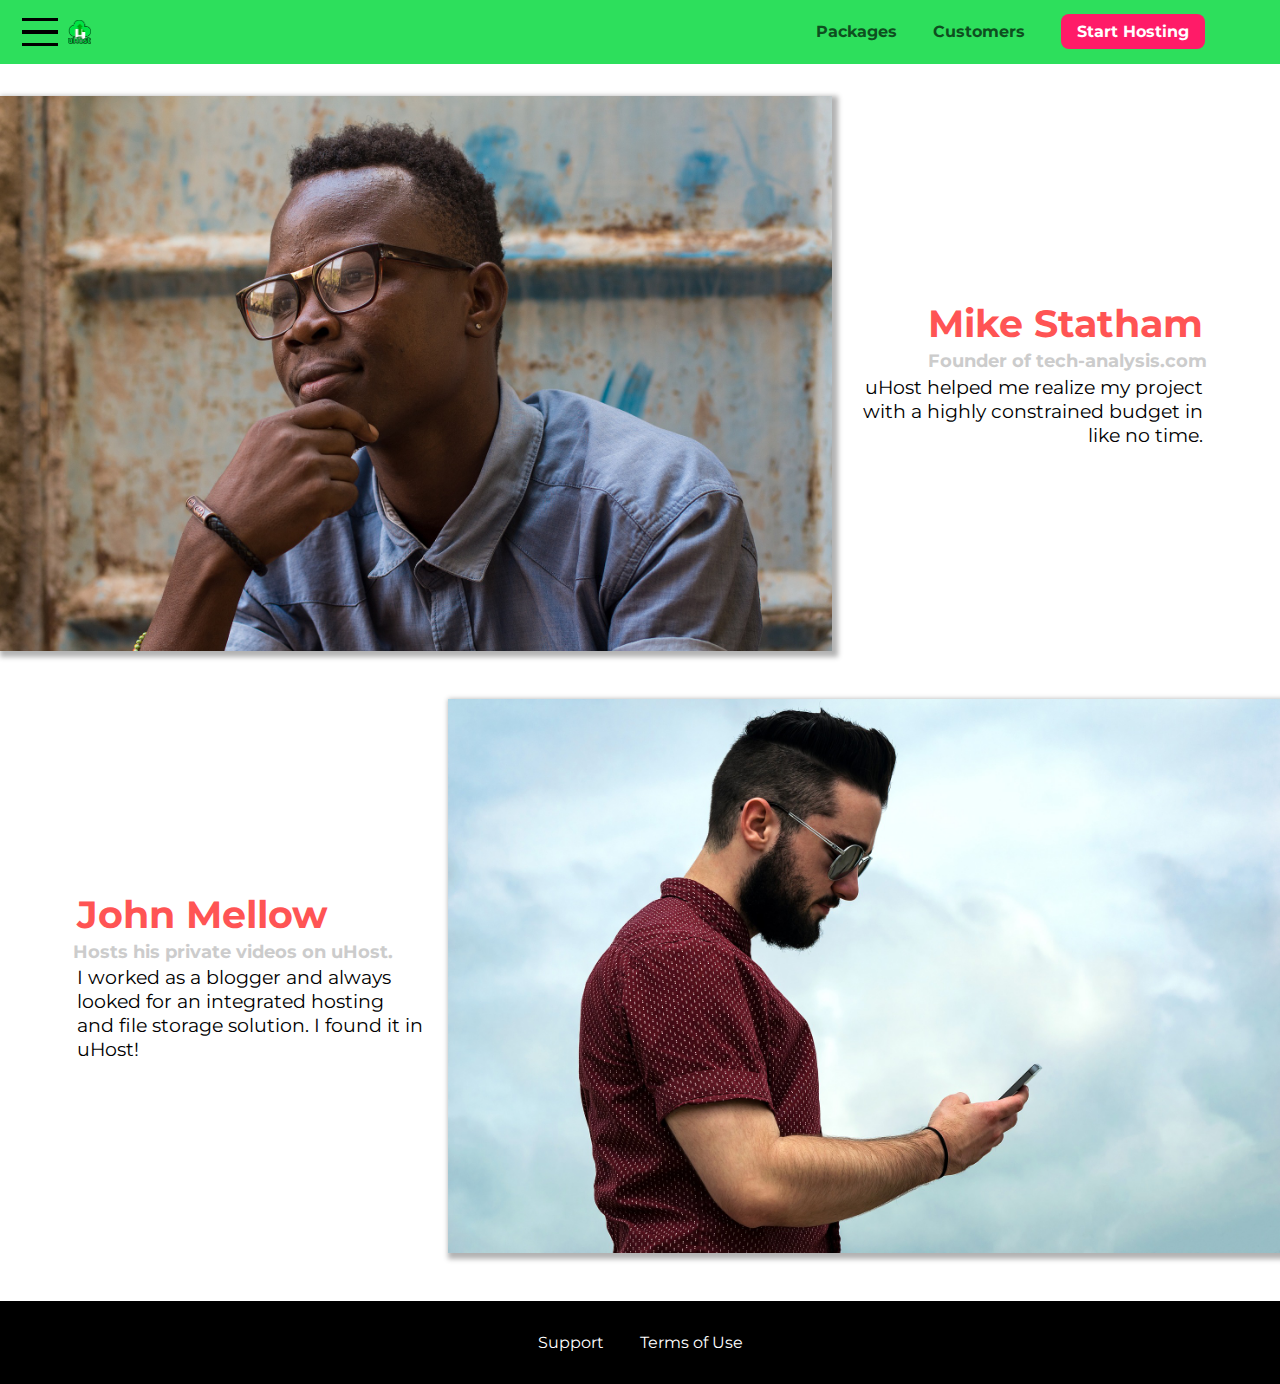
==== customers/index.html @ 45fb15db "starting pages with modal and backdrop" ====
<!DOCTYPE html>
<html lang="en">

<head>
    <meta charset="UTF-8">
    <meta name="viewport" content="width=device-width, initial-scale=1.0">
    <meta http-equiv="X-UA-Compatible" content="ie=edge">
    <title>uHost Customers</title>
    <link rel="shortcut icon" href="../hosting/favicon.png">
    <link href="https://fonts.googleapis.com/css?family=Anton|Montserrat:400,700" rel="stylesheet">
    <link rel="stylesheet" href="../hosting/shared.css">
    <link rel="stylesheet" href="customers.css">
</head>

<body>
    <div class="backdrop"></div>
    <header class="main-header">
        <div>
            <button class="toggle-button">
                <span class="toggle-button__bar"></span>
                <span class="toggle-button__bar"></span>
                <span class="toggle-button__bar"></span>
            </button>
            <a href="../hosting/index.html" class="main-header__brand">    
                <img src="../images/uhost-icon.png" alt="logo"">
            </a>
        </div>
        <nav class="main-nav">
            <ul class="main-nav__items">
                <li class="main-nav__item">
                    <a href="../packages/index.html">Packages</a>
                </li>
                <li class="main-nav__item">
                    <a href="customers/index.html">Customers</a>
                </li>
                <li class="main-nav__item main-nav__item--cta">
                    <a href="start-hosting/index.html">Start Hosting</a>
                </li>
            </ul>
        </nav>
    </header>

    <nav class="mobile-nav">
        <ul class="mobile-nav__items">
            <li class="mobile-nav__item">
                <a href="../packages/index.html">Packages</a>
            </li>
            <li class="mobile-nav__item">
                <a href="index.html">Customers</a>
            </li>
            <li class="mobile-nav__item mobile-nav__item--cta">
                <a href="../start-hosting/index.html">Start Hosting</a>
            </li>
        </ul>
    </nav>

    <main>
        <div>
            <div class="testimonial" id="customer-1">
                <div class="testimonial__image-container">
                    <img src="../images/customer-1.jpg" alt="Mike Statham - Customer" class="testimonial__image">
                </div>
                <div class="testimonial__info">
                    <h1 class="testimonial__name">Mike Statham</h1>
                    <h2 class="testimonial__subtitle">Founder of
                        <a href="tech-analysis.com">tech-analysis.com</a>
                    </h2>
                    <p class="testimonial__text">uHost helped me realize my project with a highly constrained budget in like no time.</p>
                </div>
            </div>
            <div class="testimonial" id="customer-2">

                <div class="testimonial__info">
                    <h1 class="testimonial__name">John Mellow</h1>
                    <h2 class="testimonial__subtitle">Hosts his private videos on uHost.
                    </h2>
                    <p class="testimonial__text">I worked as a blogger and always looked for an integrated hosting and file storage solution. I found
                        it in uHost!
                    </p>
                </div>
                <div class="testimonial__image-container">
                    <img src="../images/customer-2.jpg" alt="John Mellow - Customer" class="testimonial__image">
                </div>
            </div>
        </div>
    </main>
    <footer class="main-footer">
        <nav>
            <ul class="main-footer__links">
                <li class="main-footer__link">
                    <a href="#">Support</a>
                </li>
                <li class="main-footer__link">
                    <a href="#">Terms of Use</a>
                </li>
            </ul>
        </nav>
    </footer>
    <script src="../hosting/shared.js"></script>
</body>

</html>
---- hosting/shared.css ----
* {
    box-sizing: border-box;
}

body {
    font-family: 'Montserrat', sans-serif;
    margin: 0;
}

.backdrop {
    position: fixed;
    display: none;
    top: 0;
    left: 0;
    z-index: 100;
    width: 100vw;
    height: 100vh;
    background: rgba(0,0,0,0.5);
}

.toggle-button {
    width: 3rem;
    background: transparent;
    border: none;
    cursor: pointer;
    padding-top: 0;
    padding-bottom: 0;
    vertical-align: middle;
  }
  
  .toggle-button:focus {
    outline: none;
  }
  
  .toggle-button__bar {
    width: 100%;
    height: 0.2rem;
    background: black;
    display: block;
    margin: 0.6rem 0;
  }
  

.main-header {
    width: 100%;
    position: fixed;
    top: 0;
    left: 0;
    background: #2ddf5c;
    padding: 0.5rem 1rem;
    z-index: 1;
}

.main-header > div {
    display: inline-block;
    vertical-align: middle;
}

.main-header__brand {
    color: #0e4f1f;
    text-decoration: none;
    font-weight: bold;
    font-size: 1.5rem;
    height: 1.5rem;
    /* width: 20px; */
    display: inline-block;
    vertical-align: middle;
}

.main-header__brand img {
    height: 100%;
    /* width: 100%; */
}

.main-nav {
    display: inline-block;
    text-align: right;
    width: calc(100% - 122px);
    vertical-align: middle;
}

.main-nav__items {
    margin: 0;
    padding: 0;
    list-style: none;
}

.main-nav__item {
    display: inline-block;
    margin: 0 1rem;
}

.main-nav__item a,
.mobile-nav__item a {
    text-decoration: none;
    color: #0e4f1f;
    font-weight: bold;
    padding: 0.2rem 0;
}

.main-nav__item a:hover,
.main-nav__item a:active {
    color: white;
    border-bottom: 5px solid white;
}

.main-nav__item--cta a,
.mobile-nav__item--cta a {
    color: white;
    background: #ff1b68;
    padding: 0.5rem 1rem;
    border-radius: 8px;
}

.main-nav__item--cta a:hover,
.main-nav__item--cta a:active,
.mobile-nav__item--cta a:hover,
.mobile-nav__item--cta a:active {
    color: #ff1b68;
    background: white;
    border: none;
}

.main-footer {
    background: black;
    padding: 2rem;
    margin-top: 3rem;
}

.main-footer__links {
    list-style: none;
    margin: 0;
    padding: 0;
    text-align: center;
}

.main-footer__link {
    display: inline-block;
    margin: 0 1rem;
}

.main-footer__link a {
    color: white;
    text-decoration: none;
}

.main-footer__link a:hover,
.main-footer__link a:active {
    color: #ccc;
}

.mobile-nav {
    display: none;
    position: fixed;
    z-index: 101;
    top: 0;
    left: 0;
    background: white;
    width: 80%;
    height: 100vh;
  }
  
  .mobile-nav__items {
    width: 90%;
    height: 100%;
    list-style: none;
    margin: 10% auto;
    padding: 0;
    text-align: center;
  }
  
  .mobile-nav__item {
    margin: 1rem 0;
  }
  
  .mobile-nav__item a {
    font-size: 1.5rem;
  }

.button {
    background: #0e4f1f;
    color: white;
    font: inherit;
    border: 1.5px solid #0e4f1f;
    padding: 0.5rem;
    border-radius: 8px;
    font-weight: bold;
    cursor: pointer;
}

.button:hover,
.button:active {
    background: white;
    color: #0e4f1f;
}

.button:focus {
    outline: none;
}

.open {
    display: block !important;
}
---- customers/customers.css ----
.testimonial {
    font-size: 1.2rem;
    margin: 48px 0;
  }
  
  .testimonial__list {
    width: 80%;
    margin: auto;
  }
  
  .testimonial:first-of-type {
    margin-top: 6rem;
  }

  .testimonial__image-container {
    width: 65%;
    display: inline-block;
    vertical-align: middle;
    box-shadow: 3px 3px 5px 3px rgba(0,0,0,0.3);

  }

  .testimonial__image {
    width: 100%;
    vertical-align: top;
  }
  
  .testimonial__info {
    text-align: right;
    padding: 0.9rem;
    display: inline-block;
    vertical-align: middle;
    width: 30%;
  }
  
  #customer-2.testimonial {
    text-align: right;
  }
  
  #customer-2 .testimonial__info {
    text-align: left;
  }
  
  .testimonial__name {
    margin: 0.2rem;
    color: #ff5454;
  }
  
  .testimonial__subtitle {
    margin: 0;
    font-size: 1.1rem;
    color: #ccc;
  }
  
  .testimonial__subtitle a {
    color: inherit;
    text-decoration: none;
  }
  
  .testimonial__subtitle a:hover,
  .testimonial__subtitle a:active {
    color: #7a7a7a;
  }
  
  .testimonial__text {
    margin: 0.2rem;
  }
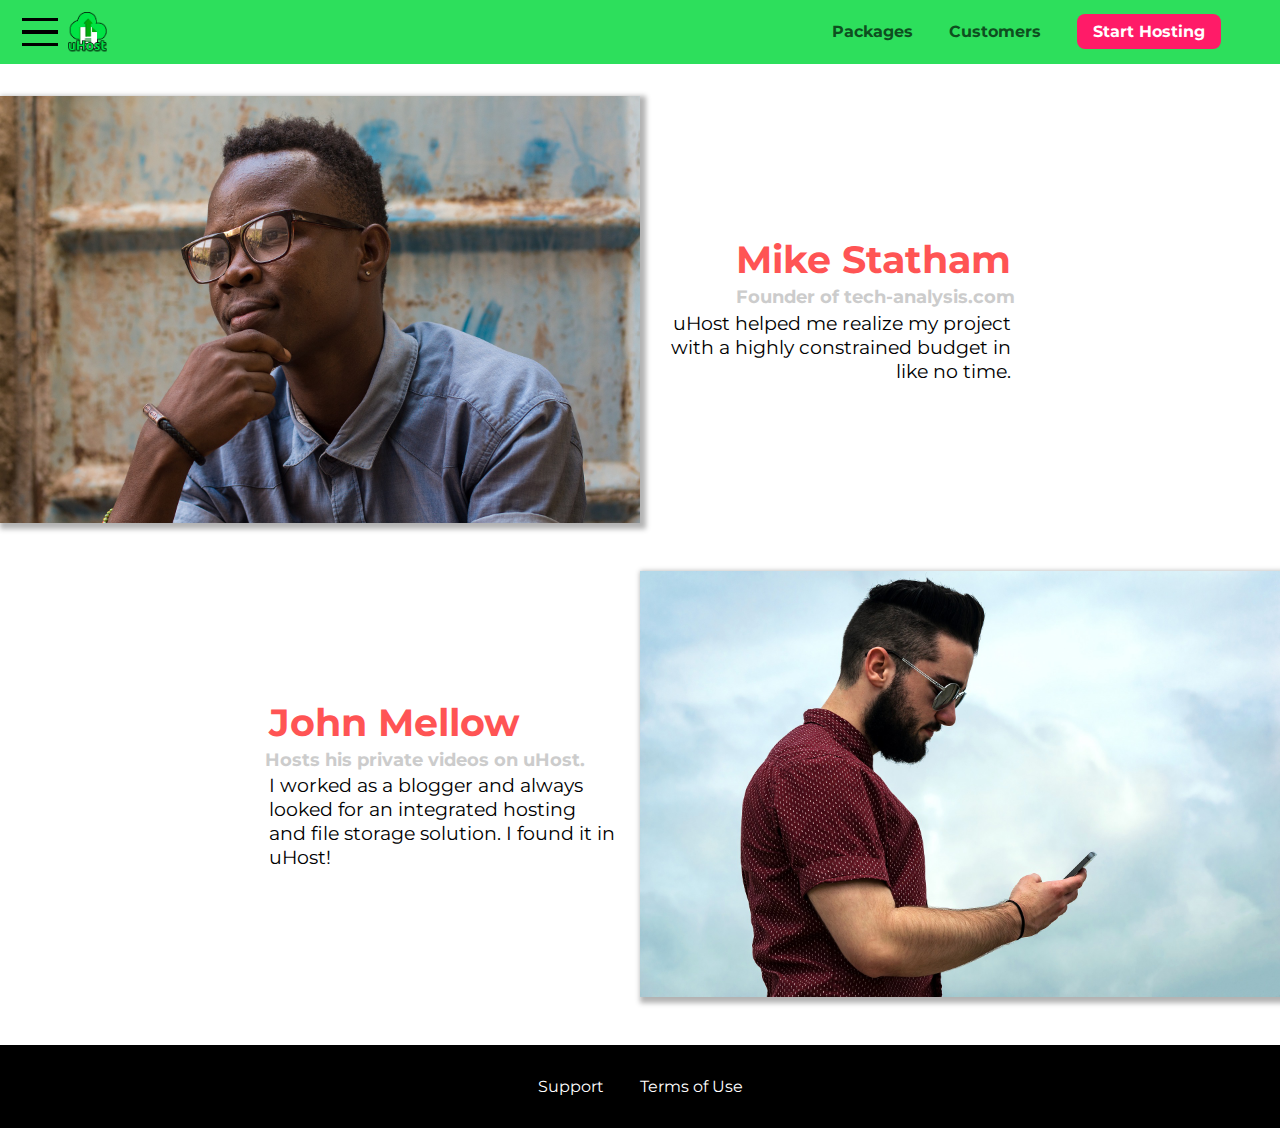
==== commit 819151a9: "adding media queries" ====
--- a/customers/index.html
+++ b/customers/index.html
@@ -56,6 +56,7 @@
 
     <main>
         <div>
+            
             <div class="testimonial" id="customer-1">
                 <div class="testimonial__image-container">
                     <img src="../images/customer-1.jpg" alt="Mike Statham - Customer" class="testimonial__image">
@@ -68,8 +69,8 @@
                     <p class="testimonial__text">uHost helped me realize my project with a highly constrained budget in like no time.</p>
                 </div>
             </div>
+
             <div class="testimonial" id="customer-2">
-
                 <div class="testimonial__info">
                     <h1 class="testimonial__name">John Mellow</h1>
                     <h2 class="testimonial__subtitle">Hosts his private videos on uHost.
@@ -80,8 +81,9 @@
                 </div>
                 <div class="testimonial__image-container">
                     <img src="../images/customer-2.jpg" alt="John Mellow - Customer" class="testimonial__image">
-                </div>
+                </div>                
             </div>
+
         </div>
     </main>
     <footer class="main-footer">
--- a/hosting/shared.css
+++ b/hosting/shared.css
@@ -60,8 +60,7 @@
     color: #0e4f1f;
     text-decoration: none;
     font-weight: bold;
-    font-size: 1.5rem;
-    height: 1.5rem;
+    height: 2.5rem;
     /* width: 20px; */
     display: inline-block;
     vertical-align: middle;
--- a/customers/customers.css
+++ b/customers/customers.css
@@ -1,21 +1,20 @@
 .testimonial {
     font-size: 1.2rem;
-    margin: 48px 0;
+    /* margin: 3rem 0; */
   }
   
-  .testimonial__list {
+  /* .testimonial__list {
     width: 80%;
     margin: auto;
-  }
+  } */
   
   .testimonial:first-of-type {
     margin-top: 6rem;
   }
 
   .testimonial__image-container {
-    width: 65%;
-    display: inline-block;
-    vertical-align: middle;
+    width: 100%;
+    max-width: 40rem;
     box-shadow: 3px 3px 5px 3px rgba(0,0,0,0.3);
 
   }
@@ -28,9 +27,6 @@
   .testimonial__info {
     text-align: right;
     padding: 0.9rem;
-    display: inline-block;
-    vertical-align: middle;
-    width: 30%;
   }
   
   #customer-2.testimonial {
@@ -66,4 +62,21 @@
     margin: 0.2rem;
   }
   
-  +  @media (min-width: 40rem) {
+    .testimonial {
+      margin: 3rem auto;
+      max-width: 1500px;
+    }
+
+    .testimonial__image-container {      
+      display: inline-block;
+      vertical-align: middle;
+      width: 66%;  
+    }
+
+    .testimonial__info {
+      display: inline-block;
+      vertical-align: middle;
+      width: 30%;
+    }
+  }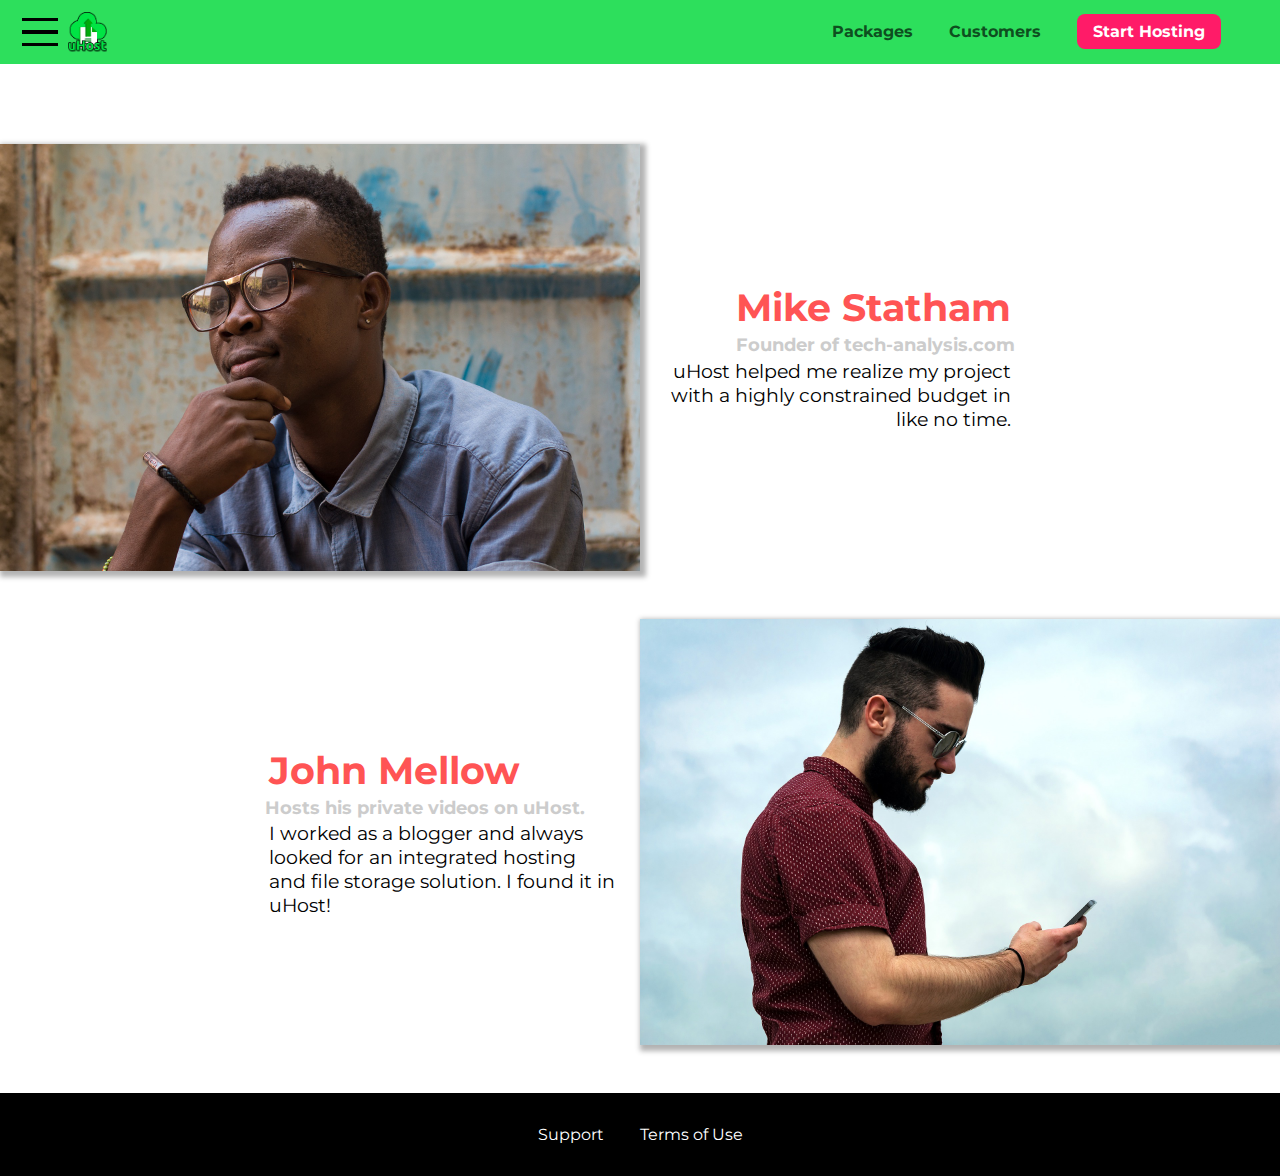
==== commit bf197dd3: "Adding form" ====
--- a/customers/index.html
+++ b/customers/index.html
@@ -34,7 +34,7 @@
                     <a href="customers/index.html">Customers</a>
                 </li>
                 <li class="main-nav__item main-nav__item--cta">
-                    <a href="start-hosting/index.html">Start Hosting</a>
+                    <a href="../start-hosting/index.html">Start Hosting</a>
                 </li>
             </ul>
         </nav>
--- a/hosting/shared.css
+++ b/hosting/shared.css
@@ -5,6 +5,11 @@
 body {
     font-family: 'Montserrat', sans-serif;
     margin: 0;
+}
+
+main {
+    min-height: calc(100vh - 3.5rem - 8rem);
+    margin-top: 3.5rem;
 }
 
 .backdrop {
@@ -197,6 +202,13 @@
     outline: none;
 }
 
+.button[disabled] {
+    cursor: not-allowed;
+    border: #a1a1a1;
+    background: #ccc;
+    color: #a1a1a1;
+}
+
 .open {
     display: block !important;
 }
--- a/customers/customers.css
+++ b/customers/customers.css
@@ -1,3 +1,7 @@
+main {
+  padding-top: 2.5rem;
+}
+
 .testimonial {
     font-size: 1.2rem;
     /* margin: 3rem 0; */
@@ -8,9 +12,7 @@
     margin: auto;
   } */
   
-  .testimonial:first-of-type {
-    margin-top: 6rem;
-  }
+ 
 
   .testimonial__image-container {
     width: 100%;
